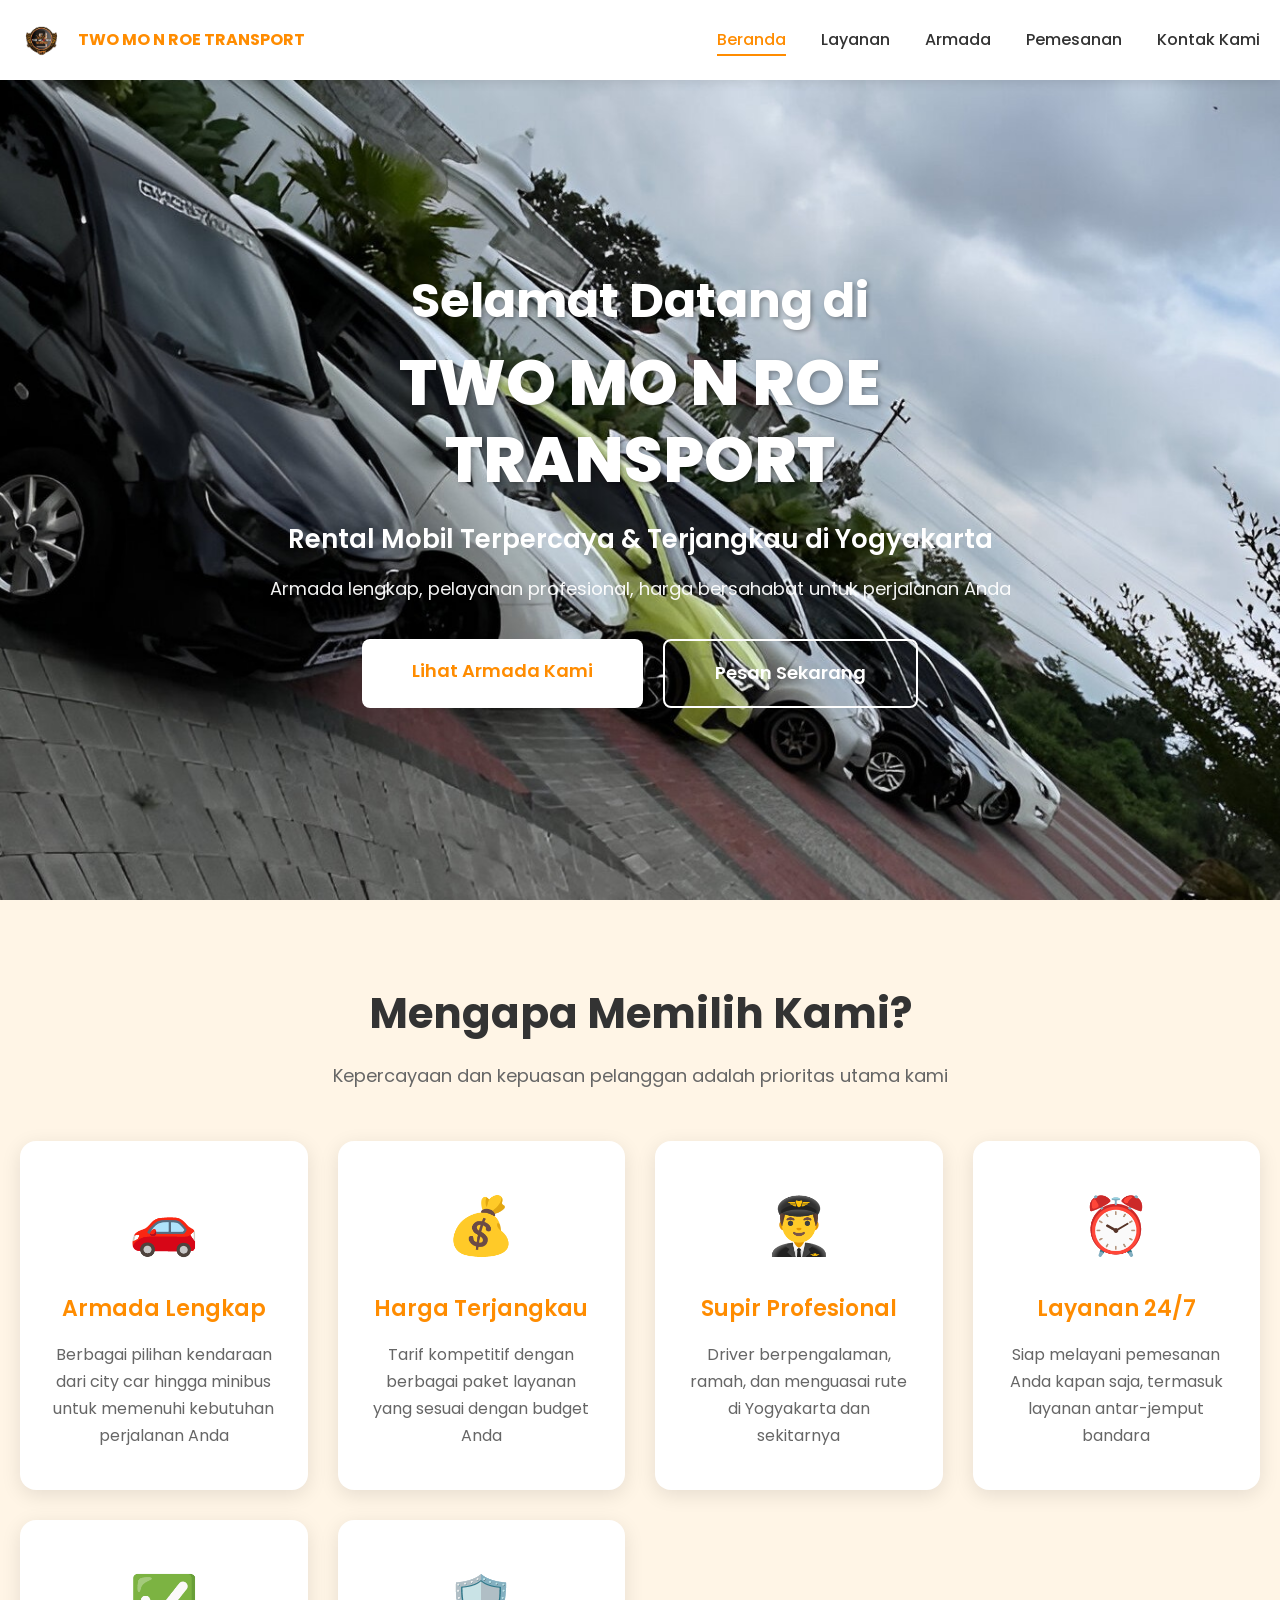
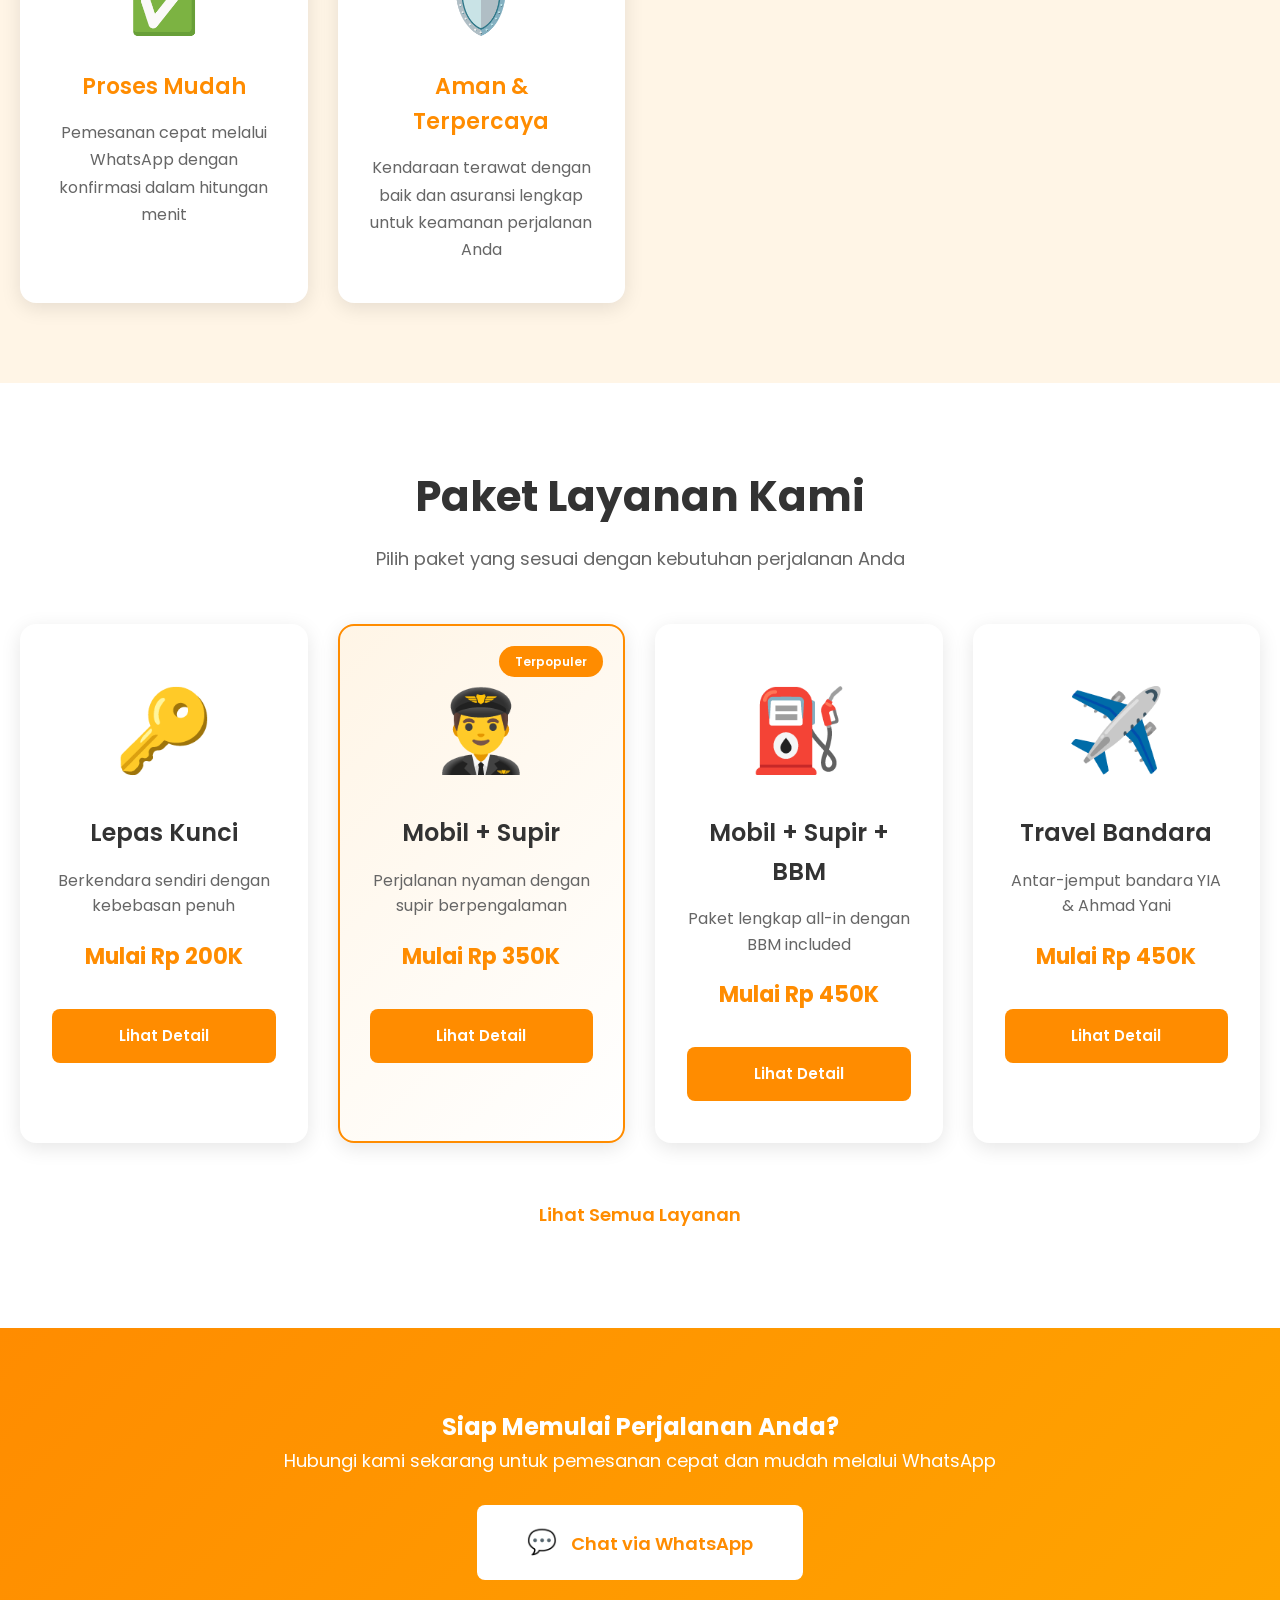
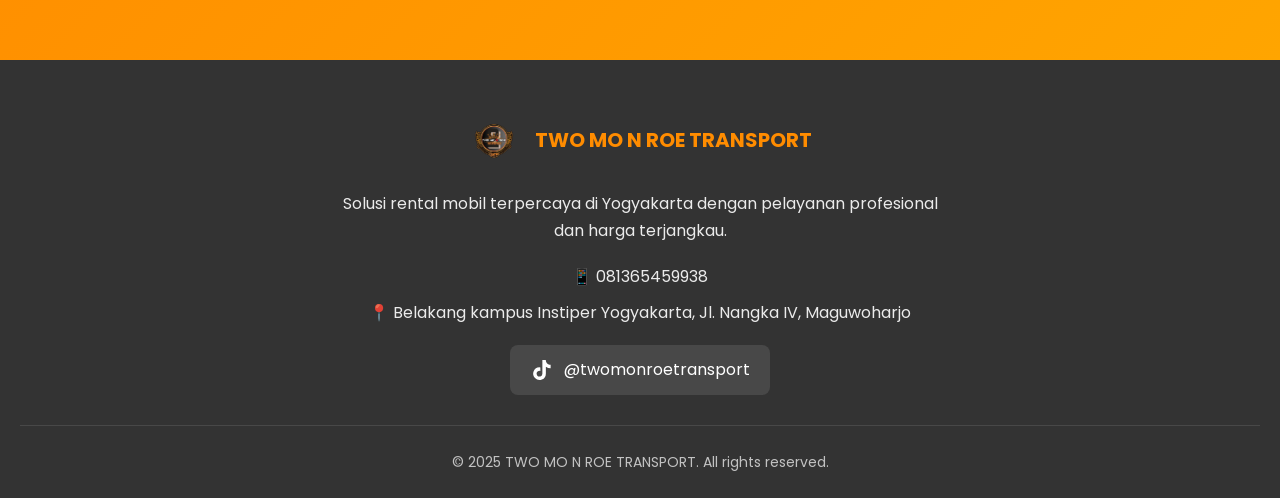
==== index.html @ 68459d3a "git commit" ====
<!DOCTYPE html>
<html lang="id">
<head>
    <meta charset="UTF-8">
    <meta name="viewport" content="width=device-width, initial-scale=1.0">
    <meta name="description" content="TWO MO N ROE TRANSPORT - Rental Mobil Terpercaya di Yogyakarta. Layanan Lepas Kunci, Mobil + Supir, dan Travel Bandara.">
    <link rel="icon" href="assets/logo.png" type="image/png">
    <title>TWO MO N ROE TRANSPORT - Rental Mobil Yogyakarta</title>
    <link rel="stylesheet" href="./style.css">
    <link rel="preconnect" href="https://fonts.googleapis.com">
    <link rel="preconnect" href="https://fonts.gstatic.com" crossorigin>
    <link href="https://fonts.googleapis.com/css2?family=Poppins:wght@400;500;600;700;800&display=swap" rel="stylesheet">
</head>
<body>
    <!-- Navigation -->
    <nav class="navbar" id="navbar">
        <div class="container">
            <div class="nav-wrapper">
                <div class="logo">
                    <img src="assets/logo.png" alt="TWO MO N ROE TRANSPORT Logo">
                    <span>TWO MO N ROE TRANSPORT</span>
                </div>
                <button class="mobile-menu-toggle" id="mobileMenuToggle">
                    <span></span>
                    <span></span>
                    <span></span>
                </button>
                <ul class="nav-menu" id="navMenu">
                    <li><a href="index.html" class="nav-link active">Beranda</a></li>
                    <li><a href="layanan.html" class="nav-link">Layanan</a></li>
                    <li><a href="armada.html" class="nav-link">Armada</a></li>
                    <li><a href="pemesanan.html" class="nav-link">Pemesanan</a></li>
                    <li><a href="kontak.html" class="nav-link">Kontak Kami</a></li>
                </ul>
            </div>
        </div>
    </nav>

    <!-- Hero Section -->
    <section class="hero">
        <div class="hero-overlay"></div>
        <div class="hero-background" style="background-image: url('assets/profil2.jpg');"></div>
        <div class="hero-content">
            <h1 class="hero-title">Selamat Datang di<br><span class="brand-name">TWO MO N ROE TRANSPORT</span></h1>
            <p class="hero-subtitle">Rental Mobil Terpercaya & Terjangkau di Yogyakarta</p>
            <p class="hero-description">Armada lengkap, pelayanan profesional, harga bersahabat untuk perjalanan Anda</p>
            <div class="hero-buttons">
                <a href="armada.html" class="btn btn-primary btn-large">Lihat Armada Kami</a>
                <a href="pemesanan.html" class="btn btn-outline btn-large">Pesan Sekarang</a>
            </div>
        </div>
    </section>

    <!-- Why Choose Us Section -->
    <section class="why-choose">
        <div class="container">
            <h2 class="section-title">Mengapa Memilih Kami?</h2>
            <p class="section-subtitle">Kepercayaan dan kepuasan pelanggan adalah prioritas utama kami</p>
            <div class="features-grid">
                <div class="feature-card">
                    <div class="feature-icon">🚗</div>
                    <h3>Armada Lengkap</h3>
                    <p>Berbagai pilihan kendaraan dari city car hingga minibus untuk memenuhi kebutuhan perjalanan Anda</p>
                </div>
                <div class="feature-card">
                    <div class="feature-icon">💰</div>
                    <h3>Harga Terjangkau</h3>
                    <p>Tarif kompetitif dengan berbagai paket layanan yang sesuai dengan budget Anda</p>
                </div>
                <div class="feature-card">
                    <div class="feature-icon">👨‍✈️</div>
                    <h3>Supir Profesional</h3>
                    <p>Driver berpengalaman, ramah, dan menguasai rute di Yogyakarta dan sekitarnya</p>
                </div>
                <div class="feature-card">
                    <div class="feature-icon">⏰</div>
                    <h3>Layanan 24/7</h3>
                    <p>Siap melayani pemesanan Anda kapan saja, termasuk layanan antar-jemput bandara</p>
                </div>
                <div class="feature-card">
                    <div class="feature-icon">✅</div>
                    <h3>Proses Mudah</h3>
                    <p>Pemesanan cepat melalui WhatsApp dengan konfirmasi dalam hitungan menit</p>
                </div>
                <div class="feature-card">
                    <div class="feature-icon">🛡️</div>
                    <h3>Aman & Terpercaya</h3>
                    <p>Kendaraan terawat dengan baik dan asuransi lengkap untuk keamanan perjalanan Anda</p>
                </div>
            </div>
        </div>
    </section>

    <!-- Services Preview Section -->
    <section class="services-preview">
        <div class="container">
            <h2 class="section-title">Paket Layanan Kami</h2>
            <p class="section-subtitle">Pilih paket yang sesuai dengan kebutuhan perjalanan Anda</p>
            <div class="services-grid-clean">
                <div class="service-card-clean">
                    <div class="service-icon-large">🔑</div>
                    <h3>Lepas Kunci</h3>
                    <p>Berkendara sendiri dengan kebebasan penuh</p>
                    <div class="price-tag">Mulai Rp 200K</div>
                    <a href="layanan.html#lepas-kunci" class="btn btn-secondary">Lihat Detail</a>
                </div>
                <div class="service-card-clean featured">
                    <div class="badge">Terpopuler</div>
                    <div class="service-icon-large">👨‍✈️</div>
                    <h3>Mobil + Supir</h3>
                    <p>Perjalanan nyaman dengan supir berpengalaman</p>
                    <div class="price-tag">Mulai Rp 350K</div>
                    <a href="layanan.html#mobil-supir" class="btn btn-secondary">Lihat Detail</a>
                </div>
                <div class="service-card-clean">
                    <div class="service-icon-large">⛽</div>
                    <h3>Mobil + Supir + BBM</h3>
                    <p>Paket lengkap all-in dengan BBM included</p>
                    <div class="price-tag">Mulai Rp 450K</div>
                    <a href="layanan.html#mobil-supir-bbm" class="btn btn-secondary">Lihat Detail</a>
                </div>
                <div class="service-card-clean">
                    <div class="service-icon-large">✈️</div>
                    <h3>Travel Bandara</h3>
                    <p>Antar-jemput bandara YIA & Ahmad Yani</p>
                    <div class="price-tag">Mulai Rp 450K</div>
                    <a href="layanan.html#travel-bandara" class="btn btn-secondary">Lihat Detail</a>
                </div>
            </div>
            <div class="text-center" style="margin-top: 40px;">
                <a href="layanan.html" class="btn btn-primary btn-large">Lihat Semua Layanan</a>
            </div>
        </div>
    </section>

    <!-- CTA Section -->
    <section class="cta-section">
        <div class="container">
            <div class="cta-content">
                <h2>Siap Memulai Perjalanan Anda?</h2>
                <p>Hubungi kami sekarang untuk pemesanan cepat dan mudah melalui WhatsApp</p>
                <a href="https://wa.me/6281365459938?text=Halo%20TWO%20MO%20N%20ROE%20TRANSPORT,%20saya%20ingin%20bertanya%20tentang%20rental%20mobil" class="btn btn-primary btn-large" target="_blank">
                    <span class="whatsapp-icon">💬</span> Chat via WhatsApp
                </a>
            </div>
        </div>
    </section>

    <!-- Footer -->
    <footer class="footer">
        <div class="container">
            <div class="footer-content">
                <div class="footer-logo">
                    <img src="assets/logo.png" alt="TWO MO N ROE TRANSPORT Logo">
                    <p>TWO MO N ROE TRANSPORT</p>
                </div>
                <p class="footer-text">Solusi rental mobil terpercaya di Yogyakarta dengan pelayanan profesional dan harga terjangkau.</p>
                <div class="footer-contact">
                    <p>📱 081365459938</p>
                    <p>📍 Belakang kampus Instiper Yogyakarta, Jl. Nangka IV, Maguwoharjo</p>
                </div>
                <div class="social-links">
                    <a href="https://www.tiktok.com/@twomonroetransport" target="_blank" class="social-link">
                        <svg width="24" height="24" viewBox="0 0 24 24" fill="currentColor">
                            <path d="M19.59 6.69a4.83 4.83 0 0 1-3.77-4.25V2h-3.45v13.67a2.89 2.89 0 0 1-5.2 1.74 2.89 2.89 0 0 1 2.31-4.64 2.93 2.93 0 0 1
                             .88.13V9.4a6.84 6.84 0 0 0-1-.05A6.33 6.33 0 0 0 5 20.1a6.34 6.34 0 0 0 10.86-4.43v-7a8.16 8.16 0 0 0 4.77 1.52v-3.4a4.85 4.85 0 0 1-1-.1z"/>
                        </svg>
                        @twomonroetransport
                    </a>
                </div>
            </div>
            <div class="footer-bottom">
                <p>&copy; 2025 TWO MO N ROE TRANSPORT. All rights reserved.</p>
            </div>
        </div>
    </footer>

    <script src="script.js"></script>
</body>
</html>
---- style.css ----
* {
    margin: 0;
    padding: 0;
    box-sizing: border-box;
}

:root {
    --primary-orange: #FF8C00;
    --light-orange: #FFA500;
    --dark-orange: #E67E00;
    --bg-white: #FFFFFF;
    --text-dark: #333333;
    --text-gray: #666666;
    --light-bg: #FFE5CC;
    --lighter-bg: #FFF5E6;
    --shadow: rgba(0, 0, 0, 0.1);
    --shadow-hover: rgba(255, 140, 0, 0.2);
    --navbar-height: 80px;
}

body {
    font-family: 'Poppins', sans-serif;
    color: var(--text-dark);
    line-height: 1.6;
    overflow-x: hidden;
    padding-top: var(--navbar-height);
}

html {
    scroll-behavior: smooth;
}

.container {
    max-width: 1400px;
    margin: 0 auto;
    padding: 0 20px;
}

.text-center {
    text-align: center;
}

/* Navbar */
.navbar {
    position: fixed;
    top: 0;
    left: 0;
    right: 0;
    background: var(--bg-white);
    box-shadow: 0 2px 10px var(--shadow);
    z-index: 1000;
    transition: all 0.3s ease;
}

.nav-wrapper {
    display: flex;
    justify-content: space-between;
    align-items: center;
    height: 100%;
    padding: 15px 0;
}

.logo {
    display: flex;
    align-items: center;
    gap: 15px;
}

.logo img {
    height: 50px;
    width: auto;
}

.logo span {
    font-size: 16px;
    font-weight: 700;
    color: var(--primary-orange);
}

.nav-menu {
    display: flex;
    list-style: none;
    gap: 35px;
    margin: 0;
    padding: 0;
}

.nav-link {
    text-decoration: none;
    color: var(--text-dark);
    font-weight: 500;
    font-size: 16px;
    transition: color 0.3s ease;
    position: relative;
}

.nav-link:hover,
.nav-link.active {
    color: var(--primary-orange);
}

.nav-link::after {
    content: '';
    position: absolute;
    bottom: -5px;
    left: 0;
    width: 0;
    height: 2px;
    background: var(--primary-orange);
    transition: width 0.3s ease;
}

.nav-link:hover::after,
.nav-link.active::after {
    width: 100%;
}

.mobile-menu-toggle {
    display: none;
    flex-direction: column;
    gap: 5px;
    background: none;
    border: none;
    cursor: pointer;
    padding: 10px;
    z-index: 1001;
}

.mobile-menu-toggle span {
    width: 25px;
    height: 3px;
    background: var(--primary-orange);
    transition: all 0.3s ease;
    display: block;
}

/* Hero Section */
.hero {
    position: relative;
    height: 100vh;
    display: flex;
    align-items: center;
    justify-content: center;
    overflow: hidden;
    margin-top: calc(-1 * var(--navbar-height));
}

.hero-background {
    position: absolute;
    top: 0;
    left: 0;
    right: 0;
    bottom: 0;
    background-size: cover;
    background-position: center;
    background-attachment: fixed;
}

.hero-overlay {
    position: absolute;
    top: 0;
    left: 0;
    right: 0;
    bottom: 0;
    background: linear-gradient(135deg, rgba(255, 140, 0, 0.9) 0%, rgba(255, 165, 0, 0.85) 100%);
}

.hero-content {
    position: relative;
    z-index: 1;
    text-align: center;
    color: white;
    max-width: 900px;
    padding: 0 20px;
    margin-top: var(--navbar-height);
}

.hero-title {
    font-size: 48px;
    font-weight: 700;
    margin-bottom: 20px;
    text-shadow: 2px 2px 4px rgba(0, 0, 0, 0.3);
    line-height: 1.2;
}

.brand-name {
    display: block;
    font-size: 64px;
    margin-top: 15px;
    font-weight: 800;
}

.hero-subtitle {
    font-size: 26px;
    font-weight: 600;
    margin-bottom: 15px;
}

.hero-description {
    font-size: 18px;
    margin-bottom: 35px;
    opacity: 0.95;
}

.hero-buttons {
    display: flex;
    gap: 20px;
    justify-content: center;
    flex-wrap: wrap;
}

/* Page Header */
.page-header {
    padding: 60px 0 60px;
    background: linear-gradient(135deg, var(--primary-orange) 0%, var(--light-orange) 100%);
    color: white;
    text-align: center;
    margin-top: 0;
}

.page-header h1 {
    font-size: 48px;
    font-weight: 700;
    margin-bottom: 15px;
}

.page-header p {
    font-size: 20px;
    opacity: 0.95;
}

/* Buttons */
.btn {
    display: inline-block;
    padding: 15px 35px;
    text-decoration: none;
    border-radius: 8px;
    font-weight: 600;
    transition: all 0.3s ease;
    cursor: pointer;
    border: none;
    font-size: 15px;
    text-align: center;
}

.btn-primary {
    background: var(--bg-white);
    color: var(--primary-orange);
}

.btn-primary:hover {
    transform: translateY(-3px);
    box-shadow: 0 10px 25px rgba(0, 0, 0, 0.2);
}

.btn-secondary {
    background: var(--primary-orange);
    color: white;
    width: 100%;
    margin-top: 15px;
}

.btn-secondary:hover {
    background: var(--dark-orange);
    transform: translateY(-2px);
    box-shadow: 0 5px 15px var(--shadow-hover);
}

.btn-outline {
    background: transparent;
    color: white;
    border: 2px solid white;
}

.btn-outline:hover {
    background: white;
    color: var(--primary-orange);
    transform: translateY(-3px);
}

.btn-large {
    padding: 18px 50px;
    font-size: 18px;
}

.whatsapp-icon {
    font-size: 24px;
    margin-right: 10px;
}

/* Section Styles */
section {
    padding: 80px 0;
}

.section-title {
    text-align: center;
    font-size: 42px;
    font-weight: 700;
    color: var(--text-dark);
    margin-bottom: 15px;
}

.section-subtitle {
    text-align: center;
    font-size: 18px;
    color: var(--text-gray);
    margin-bottom: 50px;
}

/* Why Choose Us */
.why-choose {
    background: var(--lighter-bg);
}

.features-grid {
    display: grid;
    grid-template-columns: repeat(auto-fit, minmax(280px, 1fr));
    gap: 30px;
}

.feature-card {
    background: white;
    padding: 40px 30px;
    border-radius: 16px;
    box-shadow: 0 5px 20px var(--shadow);
    transition: all 0.3s ease;
    text-align: center;
}

.feature-card:hover {
    transform: translateY(-10px);
    box-shadow: 0 15px 40px var(--shadow-hover);
}

.feature-icon {
    font-size: 56px;
    margin-bottom: 20px;
}

.feature-card h3 {
    font-size: 22px;
    font-weight: 600;
    margin-bottom: 15px;
    color: var(--primary-orange);
}

.feature-card p {
    color: var(--text-gray);
    line-height: 1.7;
}

/* Services Preview - Clean Version without images */
.services-preview {
    background: white;
}

.services-grid-clean {
    display: grid;
    grid-template-columns: repeat(auto-fit, minmax(260px, 1fr));
    gap: 30px;
    margin-bottom: 20px;
}

.service-card-clean {
    background: white;
    border-radius: 16px;
    padding: 40px 30px;
    box-shadow: 0 5px 20px var(--shadow);
    transition: all 0.3s ease;
    position: relative;
    text-align: center;
    border: 2px solid transparent;
}

.service-card-clean:hover {
    transform: translateY(-10px);
    box-shadow: 0 15px 40px var(--shadow-hover);
    border-color: var(--primary-orange);
}

.service-card-clean.featured {
    border: 2px solid var(--primary-orange);
    background: linear-gradient(135deg, var(--lighter-bg) 0%, white 100%);
}

.service-icon-large {
    font-size: 80px;
    margin-bottom: 20px;
}

.service-card-clean h3 {
    font-size: 24px;
    font-weight: 600;
    margin-bottom: 15px;
    color: var(--text-dark);
}

.service-card-clean p {
    color: var(--text-gray);
    margin-bottom: 20px;
    line-height: 1.6;
}

.price-tag {
    font-size: 22px;
    font-weight: 700;
    color: var(--primary-orange);
    margin: 20px 0;
}

.badge {
    position: absolute;
    top: 20px;
    right: 20px;
    background: var(--primary-orange);
    color: white;
    padding: 6px 16px;
    border-radius: 20px;
    font-size: 12px;
    font-weight: 600;
    z-index: 10;
}

/* Old service grid styles for other pages */
.services-grid {
    display: grid;
    grid-template-columns: repeat(auto-fit, minmax(280px, 1fr));
    gap: 30px;
    margin-bottom: 20px;
}

.service-card {
    background: white;
    border-radius: 16px;
    overflow: hidden;
    box-shadow: 0 5px 20px var(--shadow);
    transition: all 0.3s ease;
    position: relative;
}

.service-card:hover {
    transform: translateY(-10px);
    box-shadow: 0 15px 40px var(--shadow-hover);
}

.service-card.featured {
    border: 2px solid var(--primary-orange);
}

.service-image {
    width: 100%;
    height: 200px;
    background-size: cover;
    background-position: center;
}

.service-content {
    padding: 30px;
    text-align: center;
}

.service-icon {
    font-size: 48px;
    margin-bottom: 15px;
}

.service-content h3 {
    font-size: 24px;
    font-weight: 600;
    margin-bottom: 10px;
    color: var(--text-dark);
}

.service-content p {
    color: var(--text-gray);
    margin-bottom: 15px;
}

/* Layanan Detail Page */
.layanan-detail {
    background: var(--lighter-bg);
}

.layanan-item {
    background: white;
    border-radius: 16px;
    padding: 40px;
    margin-bottom: 40px;
    box-shadow: 0 5px 20px var(--shadow);
    position: relative;
}

.layanan-item.featured-service {
    border: 3px solid var(--primary-orange);
}

.service-badge {
    position: absolute;
    top: 20px;
    right: 20px;
    background: var(--primary-orange);
    color: white;
    padding: 8px 20px;
    border-radius: 20px;
    font-size: 14px;
    font-weight: 600;
}

.layanan-header {
    display: flex;
    align-items: center;
    gap: 20px;
    margin-bottom: 30px;
    padding-bottom: 20px;
    border-bottom: 2px solid var(--lighter-bg);
}

.layanan-icon-large {
    font-size: 72px;
}

.layanan-header h2 {
    font-size: 36px;
    font-weight: 700;
    color: var(--primary-orange);
    margin-bottom: 5px;
}

.layanan-tagline {
    font-size: 18px;
    color: var(--text-gray);
}

.layanan-body {
    display: grid;
    grid-template-columns: 2fr 1fr;
    gap: 40px;
}

.layanan-description h3 {
    font-size: 24px;
    font-weight: 600;
    color: var(--text-dark);
    margin: 25px 0 15px;
}

.layanan-description p {
    color: var(--text-gray);
    line-height: 1.8;
    margin-bottom: 20px;
}

.benefit-list,
.requirement-list {
    list-style: none;
    margin: 15px 0;
}

.benefit-list li,
.requirement-list li {
    padding: 8px 0;
    color: var(--text-dark);
    font-size: 15px;
}

.pricing-card {
    background: var(--lighter-bg);
    padding: 30px;
    border-radius: 12px;
    position: sticky;
    top: 100px;
}

.pricing-card.featured-pricing {
    background: linear-gradient(135deg, var(--lighter-bg) 0%, white 100%);
    border: 2px solid var(--primary-orange);
}

.pricing-card h3 {
    font-size: 24px;
    font-weight: 700;
    color: var(--primary-orange);
    margin-bottom: 20px;
    text-align: center;
}

.price-list {
    margin-bottom: 20px;
}

.price-row {
    display: flex;
    justify-content: space-between;
    align-items: center;
    padding: 12px 0;
    border-bottom: 1px solid rgba(255, 140, 0, 0.2);
}

.price-row:last-child {
    border-bottom: none;
}

.service-type {
    font-size: 13px;
    color: var(--text-gray);
    font-weight: 500;
}

.price {
    font-size: 16px;
    font-weight: 700;
    color: var(--primary-orange);
}

/* Armada Section */
.armada {
    background: linear-gradient(135deg, var(--lighter-bg) 0%, white 100%);
}

/* Filter Tabs */
.filter-tabs {
    display: flex;
    justify-content: center;
    flex-wrap: wrap;
    gap: 15px;
    margin-bottom: 50px;
}

.filter-btn {
    padding: 12px 25px;
    background: white;
    border: 2px solid var(--light-orange);
    color: var(--primary-orange);
    border-radius: 25px;
    font-weight: 600;
    cursor: pointer;
    transition: all 0.3s ease;
    font-size: 14px;
}

.filter-btn:hover {
    background: var(--lighter-bg);
}

.filter-btn.active {
    background: var(--primary-orange);
    color: white;
}

/* Car Category */
.car-category {
    margin-bottom: 60px;
}

.category-title {
    font-size: 32px;
    font-weight: 700;
    color: var(--primary-orange);
    margin-bottom: 30px;
    text-align: center;
    padding-bottom: 15px;
    border-bottom: 3px solid var(--light-orange);
}

/* Cars Grid */
.cars-grid {
    display: grid;
    grid-template-columns: repeat(auto-fill, minmax(350px, 1fr));
    gap: 30px;
}

.car-card {
    background: white;
    border-radius: 16px;
    overflow: hidden;
    box-shadow: 0 5px 20px var(--shadow);
    transition: all 0.3s ease;
    border: 2px solid transparent;
    position: relative;
}

.car-card:hover {
    transform: translateY(-8px);
    box-shadow: 0 15px 40px var(--shadow-hover);
    border-color: var(--primary-orange);
}

.car-card.featured-car {
    border-color: var(--primary-orange);
}

.car-card.hidden {
    display: none;
}

.premium-badge {
    position: absolute;
    top: 15px;
    right: 15px;
    background: linear-gradient(135deg, #FFD700, #FFA500);
    color: white;
    padding: 8px 20px;
    border-radius: 20px;
    font-size: 13px;
    font-weight: 700;
    z-index: 10;
    box-shadow: 0 3px 10px rgba(0, 0, 0, 0.2);
}

.car-image {
    width: 100%;
    height: 250px;
    background: linear-gradient(135deg, #f8f9fa 0%, #e9ecef 100%);
    display: flex;
    align-items: center;
    justify-content: center;
    overflow: hidden;
    padding: 20px;
}

.car-image img {
    width: 100%;
    height: 100%;
    object-fit: contain;
    transition: transform 0.3s ease;
}

.car-card:hover .car-image img {
    transform: scale(1.05);
}

.car-info {
    padding: 25px;
}

.car-info h4 {
    font-size: 22px;
    font-weight: 700;
    color: var(--text-dark);
    margin-bottom: 15px;
}

.car-specs {
    display: flex;
    gap: 15px;
    margin-bottom: 20px;
    flex-wrap: wrap;
}

.car-specs span {
    background: var(--lighter-bg);
    padding: 6px 14px;
    border-radius: 20px;
    font-size: 13px;
    color: var(--primary-orange);
    font-weight: 600;
}

.price-options {
    background: var(--lighter-bg);
    padding: 20px;
    border-radius: 12px;
    margin-bottom: 15px;
}

.price-item {
    display: flex;
    justify-content: space-between;
    align-items: center;
    padding: 10px 0;
    border-bottom: 1px solid rgba(255, 140, 0, 0.2);
}

.price-item:last-child {
    border-bottom: none;
}

/* Travel Info */
.travel-info {
    margin-top: 60px;
    padding: 40px;
    background: white;
    border-radius: 16px;
    box-shadow: 0 5px 20px var(--shadow);
}

.info-title {
    font-size: 28px;
    font-weight: 700;
    color: var(--primary-orange);
    margin-bottom: 30px;
    text-align: center;
}

.travel-grid {
    display: grid;
    grid-template-columns: repeat(auto-fit, minmax(300px, 1fr));
    gap: 30px;
}

.travel-card {
    background: var(--lighter-bg);
    padding: 30px;
    border-radius: 12px;
    border: 2px solid var(--light-orange);
}

.travel-card h4 {
    font-size: 20px;
    font-weight: 700;
    color: var(--primary-orange);
    margin-bottom: 15px;
}

.travel-card p {
    color: var(--text-gray);
    margin-bottom: 15px;
    line-height: 1.7;
}

.travel-card ul {
    list-style: none;
}

.travel-card ul li {
    padding: 6px 0;
    color: var(--text-dark);
    font-size: 14px;
}

/* Booking Section */
.booking-section {
    background: var(--lighter-bg);
}

.booking-grid {
    display: grid;
    grid-template-columns: 1.5fr 1fr;
    gap: 40px;
}

.booking-steps h2 {
    font-size: 32px;
    font-weight: 700;
    color: var(--primary-orange);
    margin-bottom: 30px;
}

.step-list {
    margin-bottom: 40px;
}

.step-item {
    display: flex;
    gap: 20px;
    margin-bottom: 25px;
    background: white;
    padding: 25px;
    border-radius: 12px;
    box-shadow: 0 3px 15px var(--shadow);
    transition: all 0.3s ease;
}

.step-item:hover {
    transform: translateX(10px);
    box-shadow: 0 5px 20px var(--shadow-hover);
}

.step-number {
    width: 50px;
    height: 50px;
    background: var(--primary-orange);
    color: white;
    border-radius: 50%;
    display: flex;
    align-items: center;
    justify-content: center;
    font-size: 24px;
    font-weight: 700;
    flex-shrink: 0;
}

.step-content h3 {
    font-size: 20px;
    font-weight: 600;
    color: var(--text-dark);
    margin-bottom: 8px;
}

.step-content p {
    color: var(--text-gray);
    line-height: 1.6;
}

.info-box {
    background: white;
    padding: 30px;
    border-radius: 12px;
    box-shadow: 0 3px 15px var(--shadow);
    border-left: 4px solid var(--primary-orange);
}

.info-box h3 {
    font-size: 20px;
    font-weight: 600;
    color: var(--primary-orange);
    margin-bottom: 15px;
}

.info-box ul {
    list-style: none;
}

.info-box ul li {
    padding: 8px 0;
    color: var(--text-dark);
    position: relative;
    padding-left: 25px;
}

.info-box ul li::before {
    content: '✓';
    position: absolute;
    left: 0;
    color: var(--primary-orange);
    font-weight: 700;
}

.booking-contact {
    display: flex;
    flex-direction: column;
    gap: 30px;
}

.contact-card-main {
    background: white;
    padding: 40px;
    border-radius: 16px;
    box-shadow: 0 5px 20px var(--shadow);
    text-align: center;
}

.contact-icon {
    font-size: 64px;
    margin-bottom: 20px;
}

.contact-card-main h2 {
    font-size: 28px;
    font-weight: 700;
    color: var(--primary-orange);
    margin-bottom: 10px;
}

.contact-card-main > p {
    color: var(--text-gray);
    margin-bottom: 30px;
}

.contact-details {
    margin-bottom: 30px;
}

.contact-item {
    display: flex;
    align-items: center;
    gap: 15px;
    padding: 20px;
    background: var(--lighter-bg);
    border-radius: 12px;
    margin-bottom: 15px;
    text-align: left;
}

.contact-item .icon {
    font-size: 32px;
}

.contact-item h4 {
    font-size: 16px;
    font-weight: 600;
    color: var(--text-dark);
    margin-bottom: 5px;
}

.contact-item p {
    font-size: 14px;
    color: var(--text-gray);
}

.quick-links {
    margin-top: 20px;
    padding-top: 20px;
    border-top: 2px solid var(--lighter-bg);
}

.quick-links p {
    color: var(--text-gray);
    margin-bottom: 15px;
}

.promo-banner {
    background: linear-gradient(135deg, var(--primary-orange), var(--light-orange));
    color: white;
    padding: 30px;
    border-radius: 16px;
    text-align: center;
}

.promo-banner h3 {
    font-size: 24px;
    font-weight: 700;
    margin-bottom: 15px;
}

.promo-banner p {
    margin-bottom: 15px;
}

.promo-banner ul {
    list-style: none;
    margin: 20px 0;
    text-align: left;
}

.promo-banner ul li {
    padding: 8px 0;
    font-size: 15px;
}

.promo-note {
    font-size: 13px;
    opacity: 0.9;
    font-style: italic;
}

/* FAQ Section */
.faq-section {
    background: white;
}

.faq-grid {
    display: grid;
    grid-template-columns: repeat(auto-fit, minmax(350px, 1fr));
    gap: 30px;
}

.faq-item {
    background: var(--lighter-bg);
    padding: 30px;
    border-radius: 12px;
    border-left: 4px solid var(--primary-orange);
    transition: all 0.3s ease;
}

.faq-item:hover {
    transform: translateY(-5px);
    box-shadow: 0 10px 30px var(--shadow-hover);
}

.faq-item h3 {
    font-size: 18px;
    font-weight: 600;
    color: var(--primary-orange);
    margin-bottom: 12px;
}

.faq-item p {
    color: var(--text-gray);
    line-height: 1.7;
}

/* Contact Page */
.kontak {
    background: var(--bg-white);
}

.kontak-grid {
    display: grid;
    grid-template-columns: 1fr 1fr;
    gap: 40px;
}

.kontak-info {
    display: flex;
    flex-direction: column;
    gap: 25px;
}

.info-card {
    background: white;
    padding: 30px;
    border-radius: 12px;
    box-shadow: 0 5px 20px var(--shadow);
    transition: all 0.3s ease;
    border: 2px solid transparent;
}

.info-card:hover {
    transform: translateY(-5px);
    box-shadow: 0 10px 30px var(--shadow-hover);
    border-color: var(--primary-orange);
}

.info-card .icon {
    font-size: 40px;
    margin-bottom: 15px;
    display: block;
}

.info-card h4 {
    font-size: 20px;
    font-weight: 600;
    color: var(--primary-orange);
    margin-bottom: 10px;
}

.info-card p {
    color: var(--text-gray);
    line-height: 1.8;
}

.info-card .note {
    font-size: 14px;
    font-style: italic;
    margin-top: 10px;
}

.social-card {
    background: linear-gradient(135deg, var(--lighter-bg) 0%, white 100%);
}

.social-links-large {
    margin-top: 20px;
}

.social-button {
    display: flex;
    align-items: center;
    gap: 15px;
    padding: 20px;
    background: white;
    border: 2px solid var(--primary-orange);
    border-radius: 12px;
    text-decoration: none;
    color: var(--text-dark);
    transition: all 0.3s ease;
}

.social-button:hover {
    background: var(--primary-orange);
    color: white;
    transform: scale(1.05);
}

.social-button svg {
    flex-shrink: 0;
}

.social-label {
    display: block;
    font-size: 14px;
    color: var(--text-gray);
    font-weight: 500;
}

.social-button:hover .social-label {
    color: white;
}

.social-handle {
    display: block;
    font-size: 18px;
    font-weight: 600;
}

.map-container {
    border-radius: 12px;
    overflow: hidden;
    box-shadow: 0 5px 20px var(--shadow);
    height: 100%;
    min-height: 500px;
}

.map-container iframe {
    display: block;
}

/* Office Section */
.office-section {
    background: var(--lighter-bg);
}

.office-image-container {
    max-width: 900px;
    margin: 0 auto 30px;
    border-radius: 16px;
    overflow: hidden;
    box-shadow: 0 10px 40px var(--shadow);
}

.office-image-container img {
    width: 100%;
    height: auto;
    display: block;
}

.office-description {
    max-width: 800px;
    margin: 0 auto;
    text-align: center;
    color: var(--text-gray);
    line-height: 1.8;
    font-size: 16px;
}

.why-contact {
    background: white;
}

/* CTA Section */
.cta-section {
    background: linear-gradient(135deg, var(--primary-orange) 0%, var(--light-orange) 100%);
    color: white;
}

.cta-content {
    text-align: center;
    max-width: 900px;
    margin: 0 auto;
}

.cta-section .section-title,
.cta-section h2 {
    color: white;
}

.cta-section p {
    font-size: 18px;
    margin-bottom: 30px;
}

.cta-buttons {
    display: flex;
    gap: 20px;
    justify-content: center;
    flex-wrap: wrap;
}

/* Footer */
.footer {
    background: var(--text-dark);
    color: white;
    padding: 50px 0 25px;
}

.footer-content {
    text-align: center;
    margin-bottom: 30px;
}

.footer-logo {
    display: flex;
    align-items: center;
    justify-content: center;
    gap: 15px;
    margin-bottom: 20px;
}

.footer-logo img {
    height: 60px;
    width: auto;
}

.footer-logo p {
    font-size: 20px;
    font-weight: 700;
    color: var(--primary-orange);
}

.footer-text {
    max-width: 600px;
    margin: 0 auto 20px;
    opacity: 0.9;
    line-height: 1.7;
}

.footer-contact {
    margin-top: 20px;
}

.footer-contact p {
    margin: 10px 0;
    opacity: 0.9;
}

.social-links {
    margin-top: 20px;
    display: flex;
    justify-content: center;
    gap: 15px;
}

.social-link {
    display: flex;
    align-items: center;
    gap: 10px;
    padding: 12px 20px;
    background: rgba(255, 255, 255, 0.1);
    border-radius: 8px;
    text-decoration: none;
    color: white;
    transition: all 0.3s ease;
}

.social-link:hover {
    background: var(--primary-orange);
    transform: translateY(-3px);
}

.footer-bottom {
    text-align: center;
    padding-top: 25px;
    border-top: 1px solid rgba(255, 255, 255, 0.1);
}

.footer-bottom p {
    opacity: 0.7;
    font-size: 14px;
}

/* Animations */
@keyframes fadeInUp {
    from {
        opacity: 0;
        transform: translateY(30px);
    }
    to {
        opacity: 1;
        transform: translateY(0);
    }
}

.hero-content {
    animation: fadeInUp 1s ease;
}

/* Scrollbar Styling */
::-webkit-scrollbar {
    width: 12px;
}

::-webkit-scrollbar-track {
    background: #f1f1f1;
}

::-webkit-scrollbar-thumb {
    background: var(--primary-orange);
    border-radius: 6px;
}

::-webkit-scrollbar-thumb:hover {
    background: var(--dark-orange);
}

/* Responsive Design */
@media (max-width: 1024px) {
    .cars-grid {
        grid-template-columns: repeat(auto-fill, minmax(300px, 1fr));
    }
    
    .layanan-body {
        grid-template-columns: 1fr;
    }
    
    .pricing-card {
        position: relative;
        top: 0;
    }
    
    .booking-grid {
        grid-template-columns: 1fr;
    }
}

@media (max-width: 768px) {
    :root {
        --navbar-height: 70px;
    }
    
    body {
        padding-top: var(--navbar-height);
    }
    
    .mobile-menu-toggle {
        display: flex;
    }
    
    .nav-menu {
        position: fixed;
        top: var(--navbar-height);
        left: -100%;
        width: 100%;
        height: calc(100vh - var(--navbar-height));
        flex-direction: column;
        background: white;
        padding: 20px;
        box-shadow: 0 5px 20px var(--shadow);
        transition: left 0.3s ease;
        gap: 0;
        overflow-y: auto;
    }
    
    .nav-menu.active {
        left: 0;
    }
    
    .nav-menu li {
        padding: 15px 0;
        border-bottom: 1px solid #f0f0f0;
    }
    
    .hero {
        margin-top: calc(-1 * var(--navbar-height));
    }
    
    .hero-content {
        margin-top: var(--navbar-height);
        padding: 20px;
    }
    
    .hero-title {
        font-size: 28px;
    }
    
    .brand-name {
        font-size: 36px;
    }
    
    .hero-subtitle {
        font-size: 18px;
    }
    
    .hero-description {
        font-size: 16px;
    }
    
    .page-header {
        padding: 40px 0 40px;
    }
    
    .page-header h1 {
        font-size: 32px;
    }
    
    .page-header p {
        font-size: 16px;
    }
    
    .section-title {
        font-size: 28px;
    }
    
    .section-subtitle {
        font-size: 16px;
    }
    
    .kontak-grid {
        grid-template-columns: 1fr;
    }
    
    .cars-grid {
        grid-template-columns: 1fr;
    }
    
    .services-grid,
    .services-grid-clean {
        grid-template-columns: 1fr;
    }
    
    .features-grid {
        grid-template-columns: 1fr;
    }
    
    .logo span {
        font-size: 12px;
    }
    
    .logo img {
        height: 40px;
    }
    
    .filter-tabs {
        gap: 10px;
    }
    
    .filter-btn {
        padding: 10px 18px;
        font-size: 13px;
    }
    
    .layanan-header {
        flex-direction: column;
        text-align: center;
    }
    
    .layanan-header h2 {
        font-size: 28px;
    }
    
    .faq-grid {
        grid-template-columns: 1fr;
    }
    
    .hero-buttons {
        flex-direction: column;
    }
    
    .cta-buttons {
        flex-direction: column;
    }
}
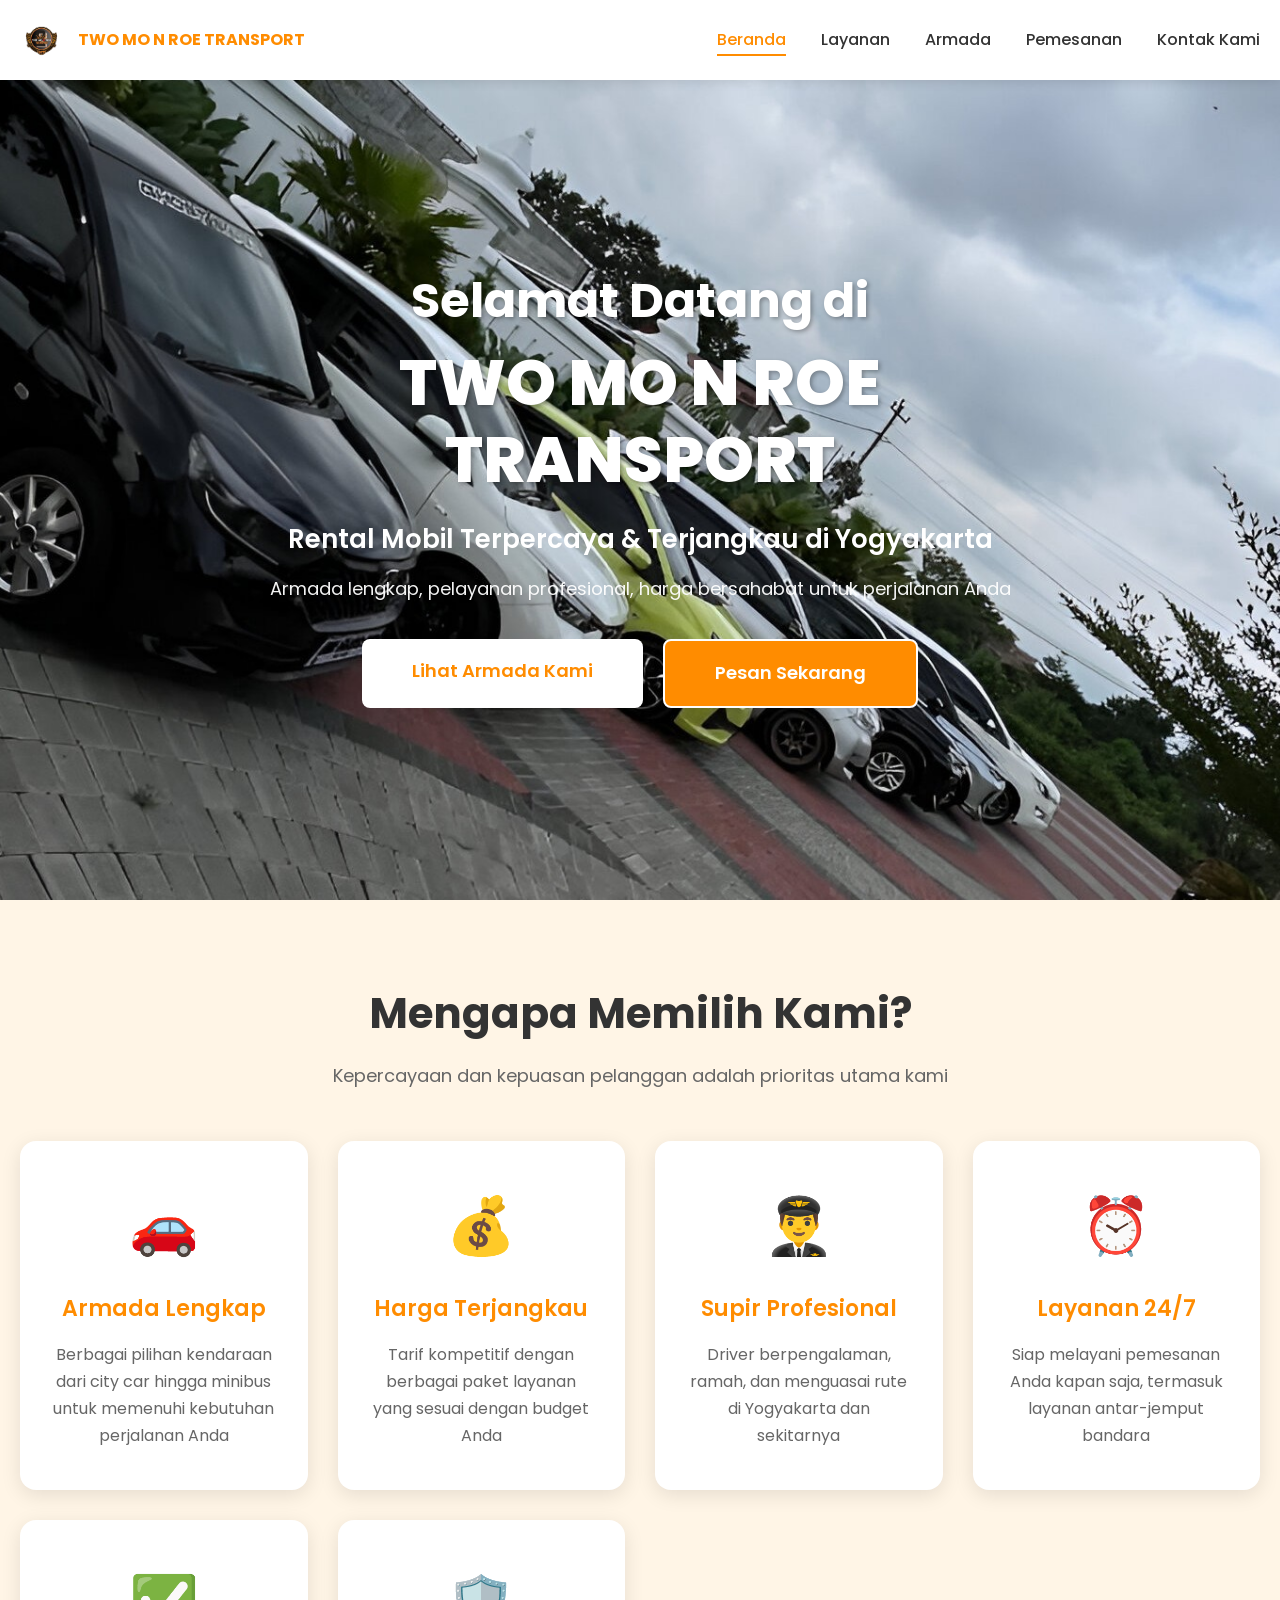
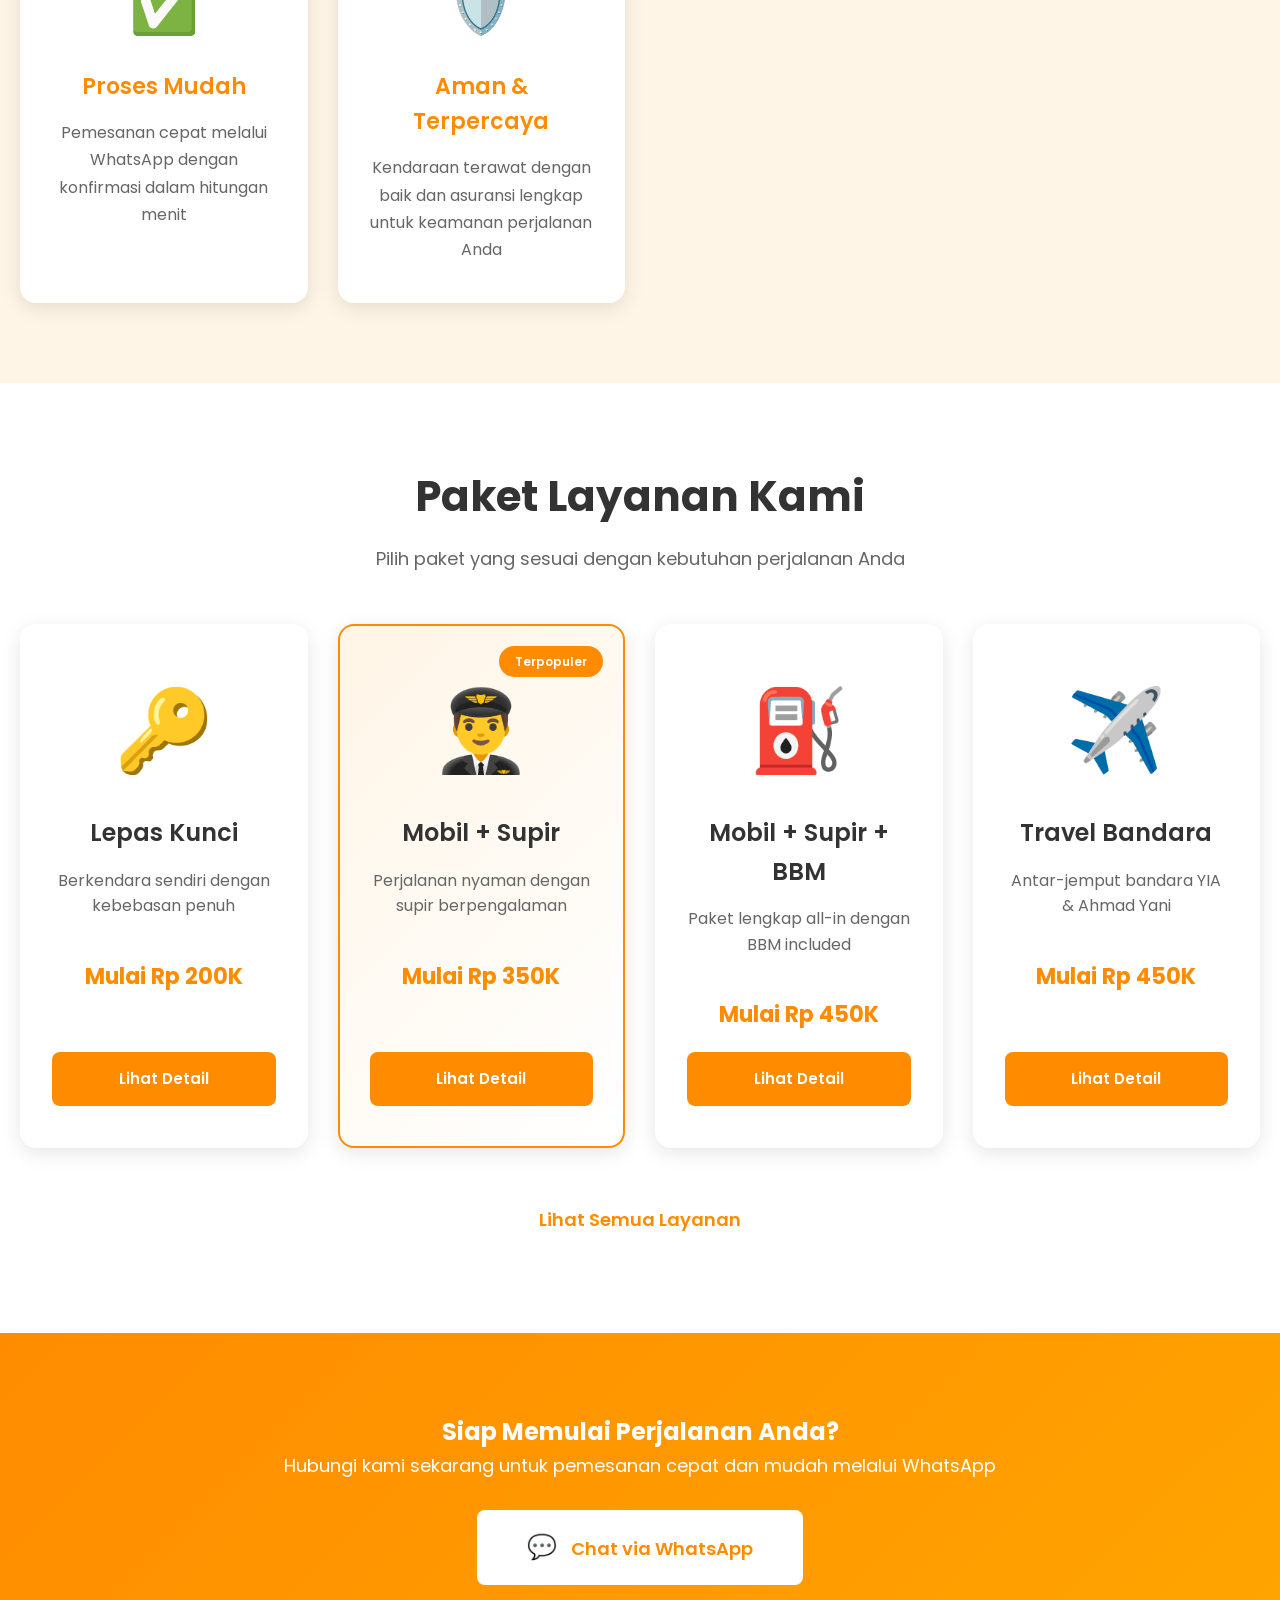
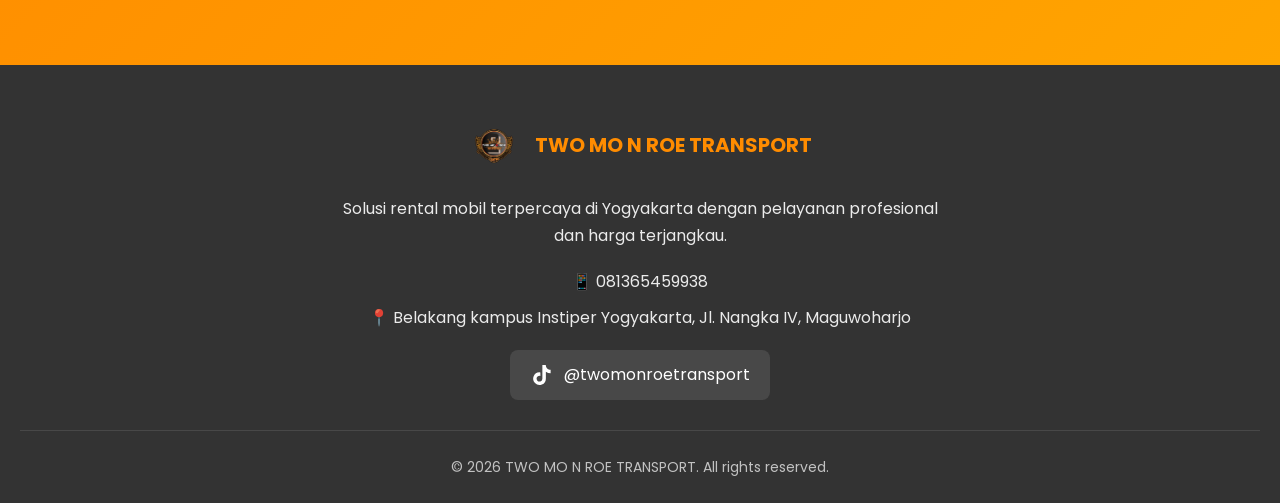
==== commit de647fcd: "fix: 2025 to 2026" ====
--- a/index.html
+++ b/index.html
@@ -170,7 +170,7 @@
                 </div>
             </div>
             <div class="footer-bottom">
-                <p>&copy; 2025 TWO MO N ROE TRANSPORT. All rights reserved.</p>
+                <p>&copy; 2026 TWO MO N ROE TRANSPORT. All rights reserved.</p>
             </div>
         </div>
     </footer>
--- a/style.css
+++ b/style.css
@@ -257,7 +257,7 @@
     background: var(--primary-orange);
     color: white;
     width: 100%;
-    margin-top: 15px;
+    margin-top: auto;
 }
 
 .btn-secondary:hover {
@@ -267,7 +267,7 @@
 }
 
 .btn-outline {
-    background: transparent;
+    background:#FF8C00;
     color: white;
     border: 2px solid white;
 }
@@ -366,6 +366,9 @@
     background: white;
     border-radius: 16px;
     padding: 40px 30px;
+    display: flex;
+    flex-direction: column;
+    height: 100%;
     box-shadow: 0 5px 20px var(--shadow);
     transition: all 0.3s ease;
     position: relative;
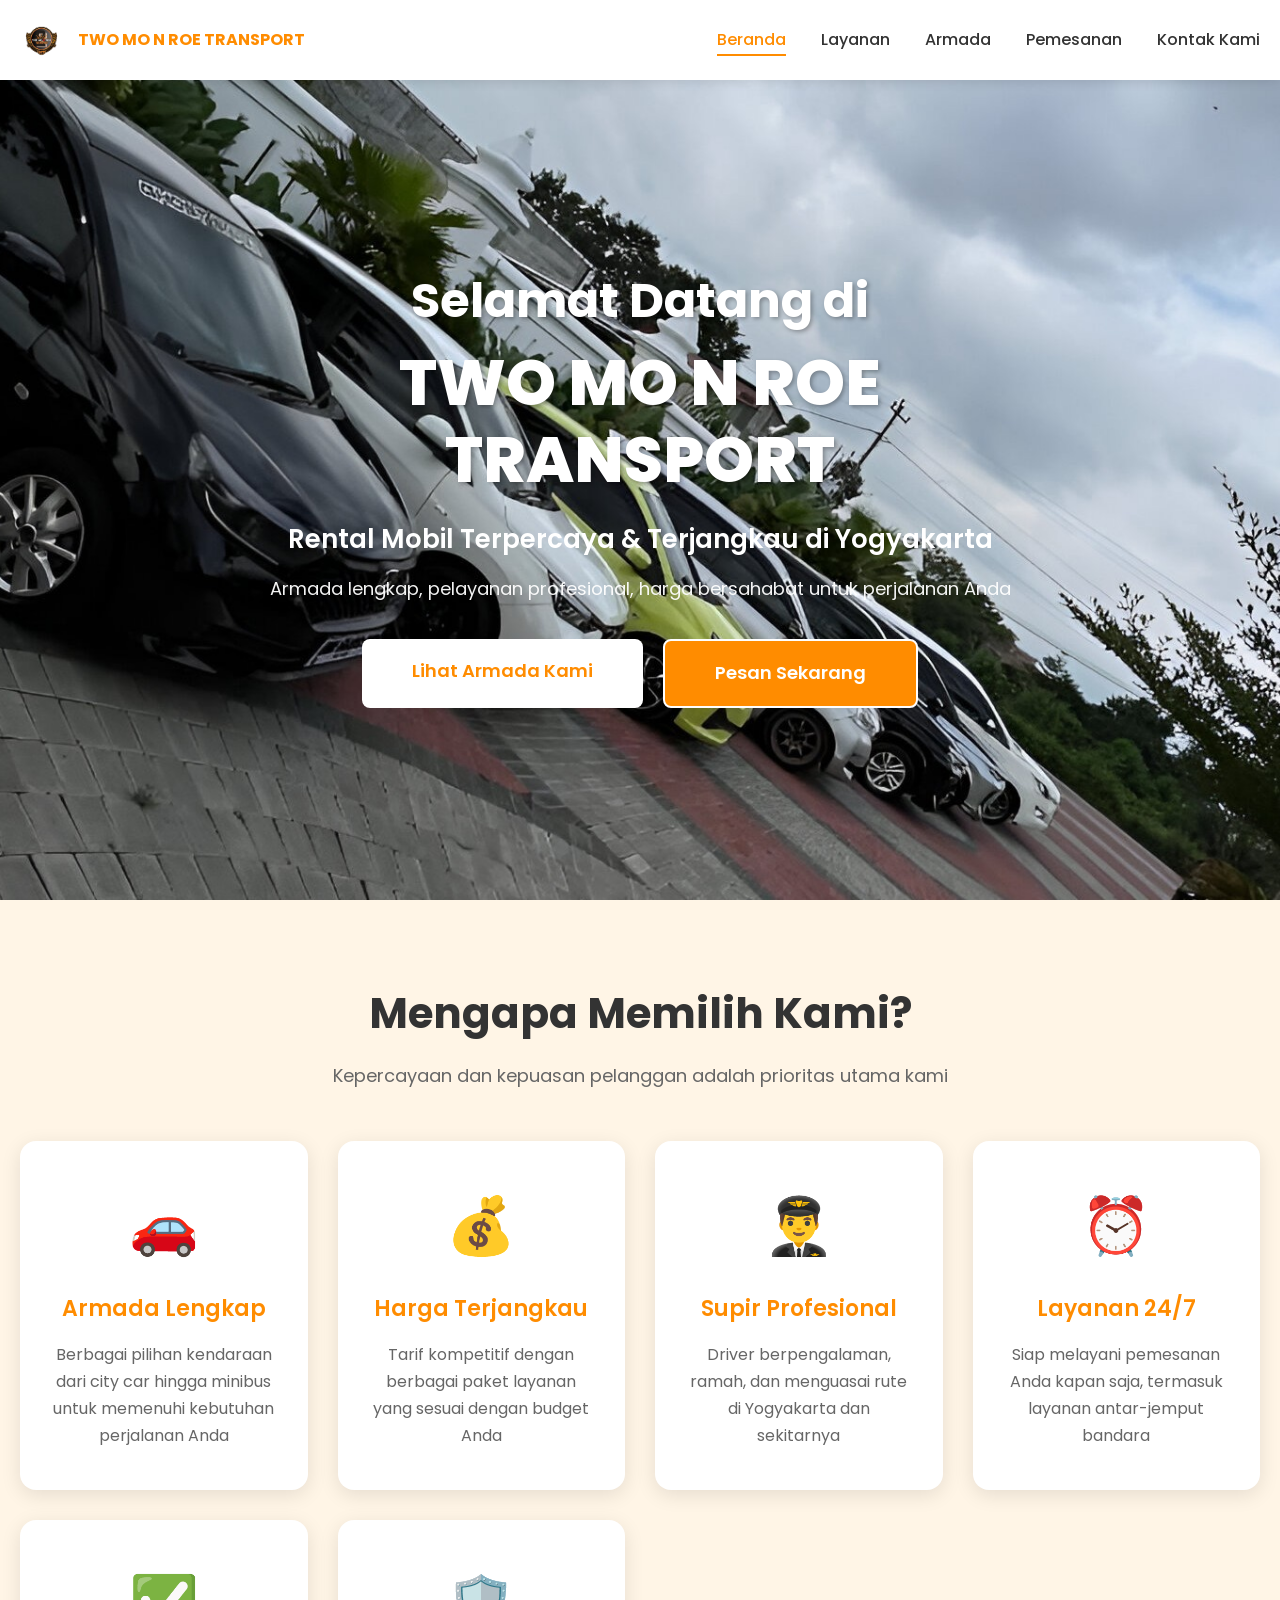
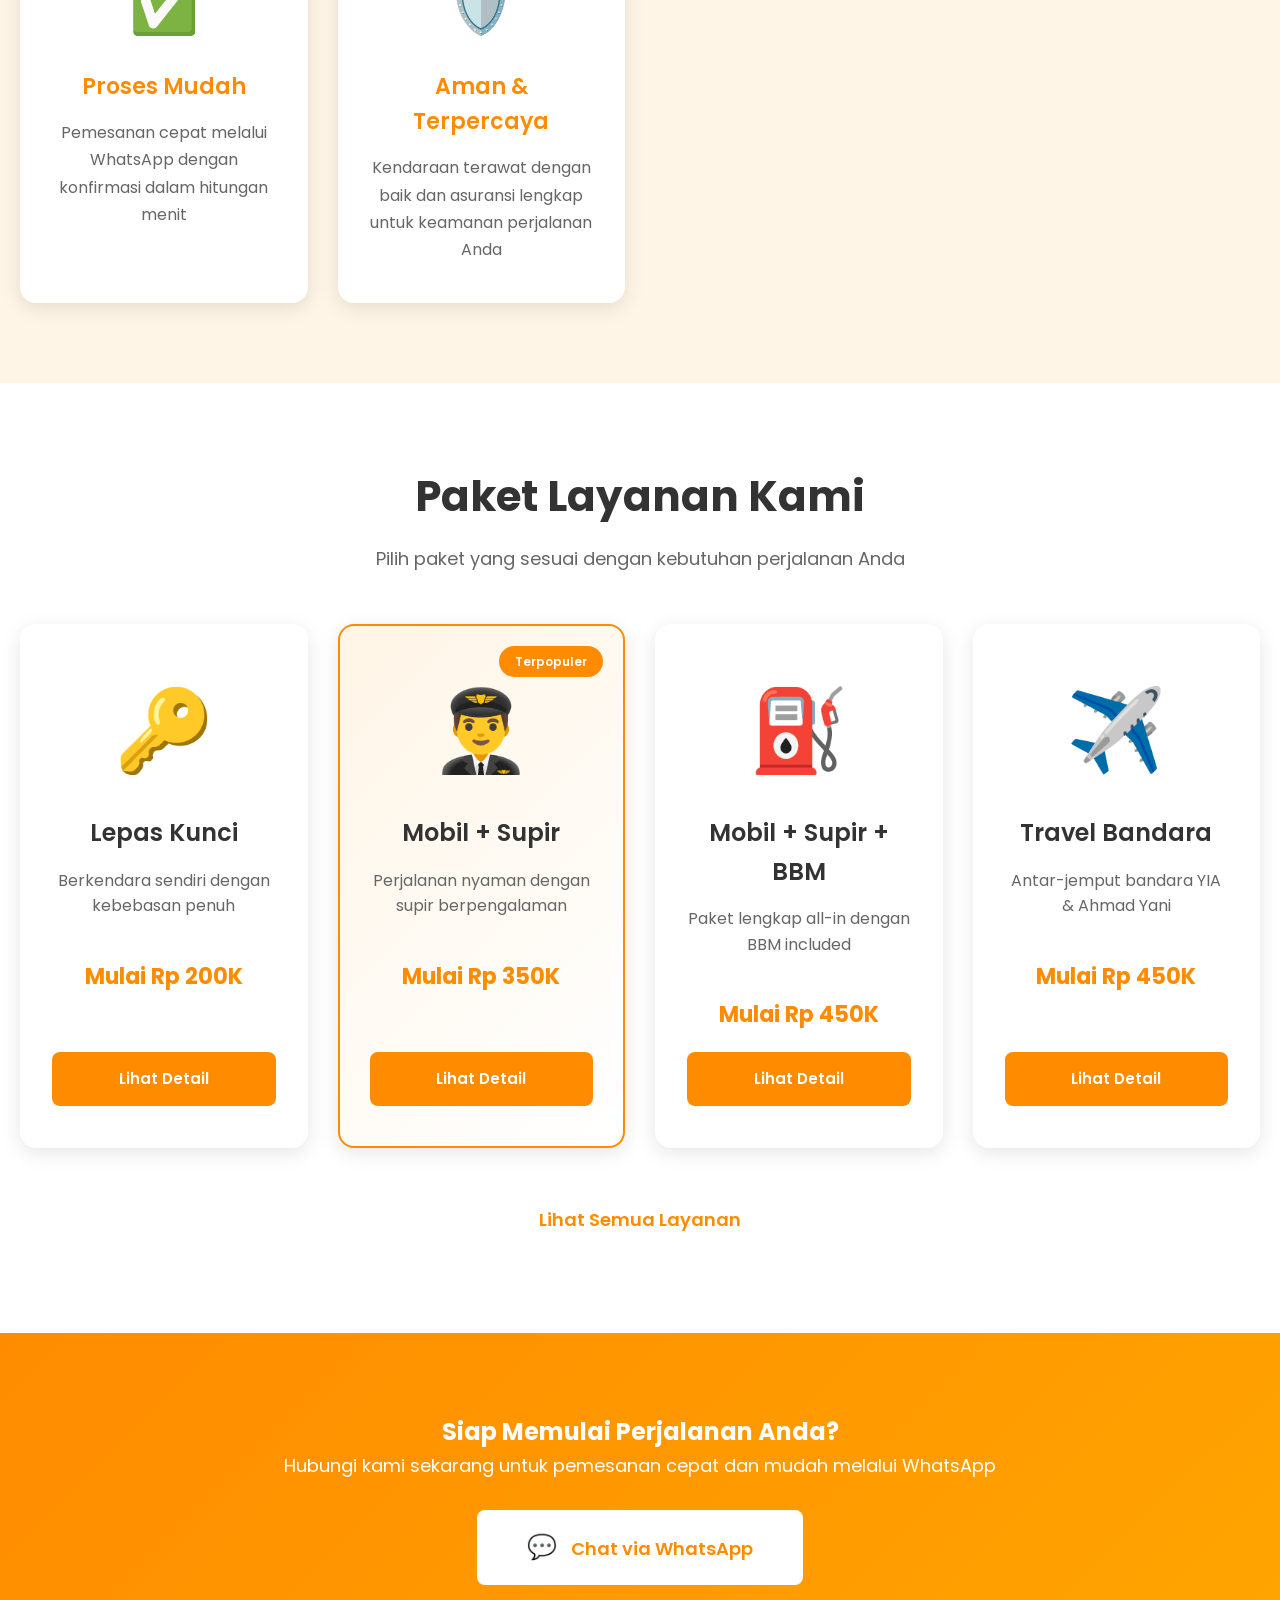
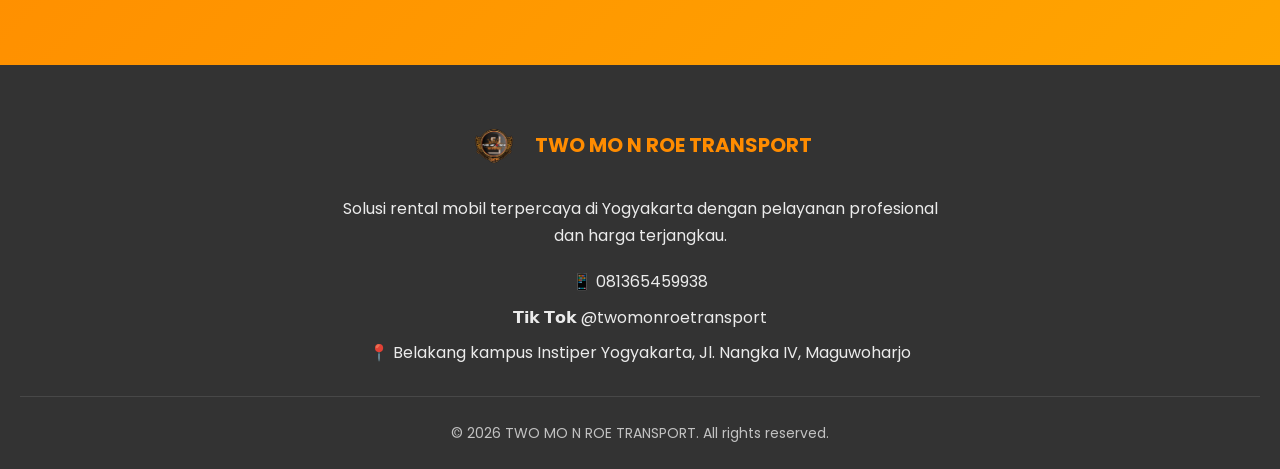
==== commit f61d5f1f: "fix: no button" ====
--- a/index.html
+++ b/index.html
@@ -157,16 +157,8 @@
                 <p class="footer-text">Solusi rental mobil terpercaya di Yogyakarta dengan pelayanan profesional dan harga terjangkau.</p>
                 <div class="footer-contact">
                     <p>📱 081365459938</p>
+                     <p>𝗧𝗶𝗸 𝗧𝗼𝗸 @twomonroetransport</p>
                     <p>📍 Belakang kampus Instiper Yogyakarta, Jl. Nangka IV, Maguwoharjo</p>
-                </div>
-                <div class="social-links">
-                    <a href="https://www.tiktok.com/@twomonroetransport" target="_blank" class="social-link">
-                        <svg width="24" height="24" viewBox="0 0 24 24" fill="currentColor">
-                            <path d="M19.59 6.69a4.83 4.83 0 0 1-3.77-4.25V2h-3.45v13.67a2.89 2.89 0 0 1-5.2 1.74 2.89 2.89 0 0 1 2.31-4.64 2.93 2.93 0 0 1
-                             .88.13V9.4a6.84 6.84 0 0 0-1-.05A6.33 6.33 0 0 0 5 20.1a6.34 6.34 0 0 0 10.86-4.43v-7a8.16 8.16 0 0 0 4.77 1.52v-3.4a4.85 4.85 0 0 1-1-.1z"/>
-                        </svg>
-                        @twomonroetransport
-                    </a>
                 </div>
             </div>
             <div class="footer-bottom">
